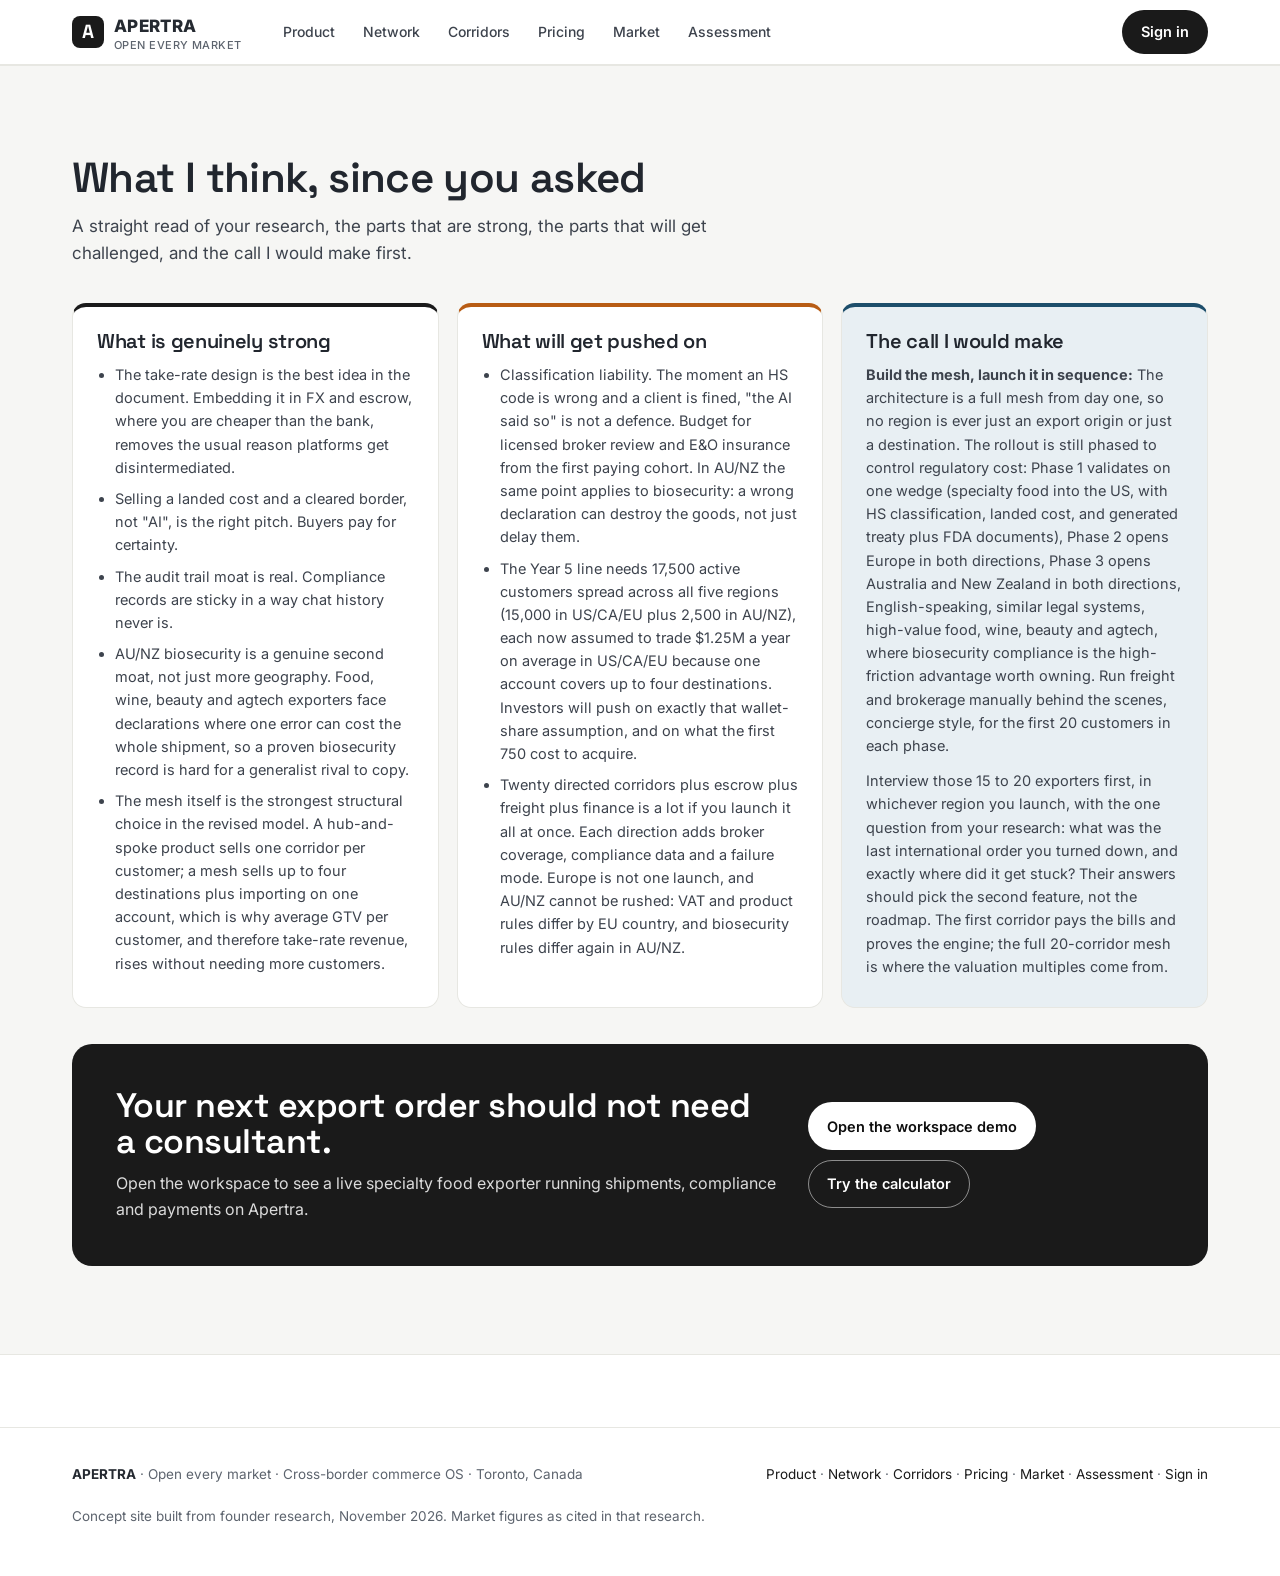
==== assessment.html @ 8081b609 "Marketing and landing pages, separated from the workspace repo (Sign in points to the workspace site" ====
<!DOCTYPE html>
<html lang="en">
<head>
<meta charset="utf-8">
<meta name="viewport" content="width=device-width, initial-scale=1, viewport-fit=cover">
<meta name="color-scheme" content="light dark">
<link rel="icon" href="data:,">
<title>Assessment - Apertra</title>
<link rel="preconnect" href="https://fonts.googleapis.com">
<link rel="preconnect" href="https://fonts.gstatic.com" crossorigin>
<link href="https://fonts.googleapis.com/css2?family=Space+Grotesk:wght@400;500;600;700&family=Inter:wght@400;500;600;700&family=IBM+Plex+Mono:wght@400;500;600&display=swap" rel="stylesheet">
<link rel="stylesheet" href="assets/site.css?v=29">
</head>
<body class="marketing">
<header class="topbar">
  <div class="wrap topbar-in">
    <a class="logo" href="index.html"><span class="logo-mark">A</span><span>APERTRA<small>Open every market</small></span></a>
    <nav class="navlinks" id="landing-nav">
      <a href="product.html">Product</a><a href="network.html">Network</a><a href="corridors.html">Corridors</a><a href="pricing.html">Pricing</a><a href="market.html">Market</a><a href="assessment.html">Assessment</a>
    </nav>
    <div class="top-actions">
      <a class="btn btn-primary" href="https://apertra-trade.github.io/development/workspace.html">Sign in</a>
    </div>
  </div>
</header>
<div id="view-landing" class="active">
<main>
<section class="alt" id="verdict">
    <div class="wrap">
      <div class="sec-head">
        <h2>What I think, since you asked</h2>
        <p>A straight read of your research, the parts that are strong, the parts that will get challenged, and the call I would make first.</p>
      </div>
      <div class="verdict">
        <div class="v-card good">
          <h3>What is genuinely strong</h3>
          <ul>
            <li>The take-rate design is the best idea in the document. Embedding it in FX and escrow, where you are cheaper than the bank, removes the usual reason platforms get disintermediated.</li>
            <li>Selling a landed cost and a cleared border, not "AI", is the right pitch. Buyers pay for certainty.</li>
            <li>The audit trail moat is real. Compliance records are sticky in a way chat history never is.</li>
            <li>AU/NZ biosecurity is a genuine second moat, not just more geography. Food, wine, beauty and agtech exporters face declarations where one error can cost the whole shipment, so a proven biosecurity record is hard for a generalist rival to copy.</li>
            <li>The mesh itself is the strongest structural choice in the revised model. A hub-and-spoke product sells one corridor per customer; a mesh sells up to four destinations plus importing on one account, which is why average GTV per customer, and therefore take-rate revenue, rises without needing more customers.</li>
          </ul>
        </div>
        <div class="v-card risk">
          <h3>What will get pushed on</h3>
          <ul>
            <li>Classification liability. The moment an HS code is wrong and a client is fined, "the AI said so" is not a defence. Budget for licensed broker review and E&amp;O insurance from the first paying cohort. In AU/NZ the same point applies to biosecurity: a wrong declaration can destroy the goods, not just delay them.</li>
            <li>The Year 5 line needs 17,500 active customers spread across all five regions (15,000 in US/CA/EU plus 2,500 in AU/NZ), each now assumed to trade $1.25M a year on average in US/CA/EU because one account covers up to four destinations. Investors will push on exactly that wallet-share assumption, and on what the first 750 cost to acquire.</li>
            <li>Twenty directed corridors plus escrow plus freight plus finance is a lot if you launch it all at once. Each direction adds broker coverage, compliance data and a failure mode. Europe is not one launch, and AU/NZ cannot be rushed: VAT and product rules differ by EU country, and biosecurity rules differ again in AU/NZ.</li>
          </ul>
        </div>
        <div class="v-card call">
          <h3>The call I would make</h3>
          <p style="margin-bottom:12px"><b>Build the mesh, launch it in sequence:</b> The architecture is a full mesh from day one, so no region is ever just an export origin or just a destination. The rollout is still phased to control regulatory cost: Phase 1 validates on one wedge (specialty food into the US, with HS classification, landed cost, and generated treaty plus FDA documents), Phase 2 opens Europe in both directions, Phase 3 opens Australia and New Zealand in both directions, English-speaking, similar legal systems, high-value food, wine, beauty and agtech, where biosecurity compliance is the high-friction advantage worth owning. Run freight and brokerage manually behind the scenes, concierge style, for the first 20 customers in each phase.</p>
          <p>Interview those 15 to 20 exporters first, in whichever region you launch, with the one question from your research: what was the last international order you turned down, and exactly where did it get stuck? Their answers should pick the second feature, not the roadmap. The first corridor pays the bills and proves the engine; the full 20-corridor mesh is where the valuation multiples come from.</p>
        </div>
      </div>

      <div class="cta-band" style="margin-top:36px">
        <div><h2>Your next export order should not need a consultant.</h2><p>Open the workspace to see a live specialty food exporter running shipments, compliance and payments on Apertra.</p></div>
        <div style="display:flex;gap:10px;flex-wrap:wrap"><button type="button" class="btn btn-light" style="min-height:48px" data-view="app">Open the workspace demo</button><a class="btn" href="index.html#calculator" style="min-height:48px;background:transparent;color:#ffffff;border-color:rgba(255,255,255,.5)">Try the calculator</a></div>
      </div>
    </div>
  </section>

</main>
<footer>
  <div class="wrap foot">
    <span><b style="color:var(--ink)">APERTRA</b> &middot; Open every market &middot; Cross-border commerce OS &middot; Toronto, Canada</span>
    <span><a href="product.html">Product</a> &middot; <a href="network.html">Network</a> &middot; <a href="corridors.html">Corridors</a> &middot; <a href="pricing.html">Pricing</a> &middot; <a href="market.html">Market</a> &middot; <a href="assessment.html">Assessment</a> &middot; <a href="https://apertra-trade.github.io/development/workspace.html">Sign in</a></span>
    <span>Concept site built from founder research, November 2026. Market figures as cited in that research.</span>
  </div>
</footer>
</div>

<div hidden aria-hidden="true">
<input type="range" id="calc-value" value="25000">
<select id="calc-product"><option value="maple" selected>maple</option></select>
<select id="calc-dest"><option value="us" selected>us</option></select>
<select id="calc-terms"><option value="dap" selected>dap</option></select>
<span id="calc-total"></span><span id="calc-bars"></span><span id="calc-hs"></span><span id="calc-fta"></span><span id="calc-note"></span><span id="calc-val-label"></span>
<input type="text" id="net-search" value="">
<button type="button" id="net-invite-btn">invite</button>
<img id="spp-img" alt=""><span id="spp-name"></span><span id="spp-meta"></span><span id="spp-line"></span>
<button type="button" id="spp-btn">preview</button>
<select id="ship-buyer"><option value="northwind" selected>northwind</option></select>
</div>
<script src="assets/site.js?v=15"></script>
<script src="assets/pages.js?v=5"></script>
</body>
</html>
---- assets/site.css ----
:root{
  --bg:#ffffff; --bg2:#f6f6f4; --card:#ffffff; --ink:#252a31; --ink2:#3d434d; --muted:#5d646e;
  --line:#e7e7e2; --line2:#dbdbd5;
  --green:#1a1a1a; --green2:#141414; --green-soft:#ebebeb;
  --amber:#b85c14; --amber-soft:#fdf0e2; --red:#b42318; --red-soft:#fdecea;
  --blue:#1d4e6b; --blue-soft:#e8eff3;
  --dark:#0c0c0c; --dark2:#111111;
  --radius:14px;
  --shadow:0 1px 2px rgba(13,13,13,.06),0 12px 32px rgba(13,13,13,.08);
}
@media (prefers-color-scheme: dark){
  :root{ --bg:#090909; --bg2:#0c0c0c; --card:#0e0e0e; --ink:#edebe4; --ink2:#cccccc; --muted:#a1a1a1;
  --line:#161616; --line2:#1e1e1e; --green:#3e3e3e; --green2:#939393; --green-soft:#121212;
  --amber:#e8934a; --amber-soft:#2e2116; --red-soft:#331d1a; --blue-soft:#1a2a33; --dark:#070707; --dark2:#0c0c0c;
  --shadow:0 1px 2px rgba(0,0,0,.3),0 12px 32px rgba(0,0,0,.35);}
}
*{box-sizing:border-box}
html{scroll-behavior:smooth}
body{margin:0;background:var(--bg);color:var(--ink);font-family:"Inter",system-ui,sans-serif;font-size:16px;line-height:1.6;-webkit-font-smoothing:antialiased}
h1,h2,h3,.serif{font-family:"Space Grotesk",sans-serif;font-weight:600;line-height:1.08;letter-spacing:-.01em}
.mono{font-family:"IBM Plex Mono",monospace}
a{color:var(--green);text-decoration:none}
a:hover{text-decoration:underline}
button,[role="button"],select,input{font-family:inherit}
button{min-height:44px}
.wrap{max-width:1180px;margin:0 auto;padding:0 22px}
img{max-width:100%;display:block}

/* ---------- top bar ---------- */
.topbar{position:sticky;top:0;z-index:50;background:color-mix(in srgb,var(--bg) 88%, transparent);backdrop-filter:blur(12px);border-bottom:1px solid var(--line)}
.topbar-in{display:flex;align-items:center;gap:18px;height:64px}
.logo{display:flex;align-items:center;gap:10px;font-weight:800;letter-spacing:.02em;color:var(--ink);font-size:17px}
.logo:hover{text-decoration:none}
.logo-mark{width:32px;height:32px;background:var(--green);color:#ffffff;display:grid;place-items:center;font-family:"Space Grotesk",sans-serif;font-weight:700;font-size:19px;border-radius:8px;flex:none}
.logo small{display:block;font-weight:500;font-size:11px;color:var(--muted);letter-spacing:.04em;text-transform:uppercase;line-height:1}
.navlinks{display:flex;gap:4px;margin-left:12px}
.navlinks a{color:var(--ink2);font-size:14px;font-weight:500;padding:10px 12px;border-radius:8px;min-height:44px;display:inline-flex;align-items:center}
.navlinks a:hover{background:var(--bg2);text-decoration:none;color:var(--ink)}
.top-actions{margin-left:auto;display:flex;gap:10px;align-items:center}
.btn{display:inline-flex;align-items:center;justify-content:center;gap:8px;border-radius:10px;padding:0 18px;min-height:44px;font-weight:600;font-size:14.5px;border:1px solid transparent;cursor:pointer;transition:.15s;white-space:nowrap}
.btn-primary{background:var(--green);color:#ffffff}
.btn-primary:hover{background:var(--green2)}
.btn-ghost{background:transparent;color:var(--ink);border-color:var(--line2)}
.btn-ghost:hover{border-color:var(--ink)}
.btn-dark{background:var(--ink);color:var(--bg)}
.btn-light{background:#ffffff;color:#0d0d0d}
.view-switch{display:flex;background:var(--bg2);border:1px solid var(--line);border-radius:999px;padding:3px}
.view-switch button{border:0;background:transparent;padding:0 14px;min-height:36px;border-radius:999px;font-size:13px;font-weight:600;color:var(--muted);cursor:pointer}
.view-switch button.active{background:var(--card);color:var(--ink);box-shadow:0 1px 4px rgba(0,0,0,.12)}

/* ---------- hero ---------- */
.hero{padding:56px 0 0}
.hero-grid{display:grid;grid-template-columns:1.05fr .95fr;gap:48px;align-items:start}
.kicker{font-size:12.5px;font-weight:700;letter-spacing:.14em;text-transform:uppercase;color:var(--amber);margin:0 0 16px;display:flex;align-items:center;gap:10px}
.kicker::before{content:"";width:28px;height:2px;background:var(--amber);display:inline-block}
.hero h1{font-size:clamp(40px,5.2vw,64px);margin:0 0 20px}
.hero h1 em{font-style:italic;color:var(--green);font-weight:500}
.hero p.lede{font-size:19px;line-height:1.65;color:var(--ink2);margin:0 0 28px;max-width:34em}
.hero-ctas{display:flex;gap:12px;flex-wrap:wrap;margin-bottom:28px}
.hero-proof{display:flex;gap:0;border-top:1px solid var(--line);padding-top:20px;flex-wrap:wrap}
.proof-item{padding-right:28px;margin-right:28px;border-right:1px solid var(--line)}
.proof-item:last-child{border:0;margin:0;padding:0}
.proof-item b{display:block;font-family:"Space Grotesk",sans-serif;font-size:26px;line-height:1}
.proof-item span{font-size:12.5px;color:var(--muted);font-weight:500}
.hero-photo{margin-top:44px;border-radius:18px;overflow:hidden;border:1px solid var(--line);position:relative}
.hero-photo img{width:100%;height:340px;object-fit:cover}
.hero-photo figcaption{position:absolute;left:16px;bottom:16px;background:rgba(8,8,8,.82);color:#edebe4;padding:10px 14px;border-radius:10px;font-size:13px;backdrop-filter:blur(6px)}
.hero-photo figcaption b{color:#ffffff}

/* calculator card */
.calc{background:var(--card);border:1px solid var(--line);border-radius:18px;box-shadow:var(--shadow);overflow:hidden}
.calc-head{background:var(--dark);color:#edebe4;padding:20px 22px}
.calc-head h3{margin:0;font-size:21px;color:#ffffff}
.calc-head p{margin:4px 0 0;font-size:13.5px;color:#b0b0b0}
.calc-body{padding:22px}
.field{margin-bottom:16px}
.field label{display:block;font-size:12.5px;font-weight:700;letter-spacing:.05em;text-transform:uppercase;color:var(--muted);margin-bottom:7px}
.field select,.field input[type="text"]{width:100%;padding:11px 12px;border:1px solid var(--line2);border-radius:10px;background:var(--bg);color:var(--ink);font-size:15px;min-height:46px}
.field-row{display:grid;grid-template-columns:1fr 1fr;gap:12px}
input[type="range"]{width:100%;accent-color:var(--green);min-height:32px}
.range-val{font-family:"IBM Plex Mono",monospace;font-weight:600}
.calc-result{border-top:1px dashed var(--line2);padding-top:18px;margin-top:6px}
.calc-total{display:flex;justify-content:space-between;align-items:baseline;margin-bottom:14px}
.calc-total span{font-size:13px;font-weight:600;color:var(--muted);text-transform:uppercase;letter-spacing:.06em}
.calc-total b{font-family:"Space Grotesk",sans-serif;font-size:36px}
.bar-row{display:grid;grid-template-columns:110px 1fr 76px;gap:10px;align-items:center;font-size:13px;margin-bottom:8px}
.bar-row .lbl{color:var(--ink2);font-weight:500}
.bar-track{display:block;height:8px;background:var(--bg2);border-radius:99px;overflow:hidden}
.bar-fill{display:block;height:100%;background:var(--green);border-radius:99px;transition:width .4s}
.bar-fill.amber{background:var(--amber)} .bar-fill.blue{background:var(--blue)}
.bar-row .val{text-align:right;font-family:"IBM Plex Mono",monospace;font-size:12.5px}
.calc-note{background:var(--green-soft);border-radius:10px;padding:12px 14px;font-size:13.5px;line-height:1.55;margin-top:14px}
.calc-note b{color:var(--green)}
.hs-chip{display:inline-flex;gap:8px;align-items:center;background:var(--bg2);border:1px solid var(--line);padding:6px 10px;border-radius:999px;font-size:12.5px;margin-top:10px}
.hs-chip .mono{font-weight:600}

/* ---------- sections ---------- */
section{padding:72px 0}
.sec-head{max-width:720px;margin-bottom:36px}
.sec-head h2{font-size:clamp(30px,3.6vw,42px);margin:0 0 12px}
.sec-head p{color:var(--ink2);font-size:17px;margin:0}
.alt{background:var(--bg2);border-top:1px solid var(--line);border-bottom:1px solid var(--line)}
.dark-sec{background:var(--dark);color:#e0e0e0}
.dark-sec h2,.dark-sec h3{color:#ffffff}
.dark-sec .sec-head p{color:#b0b0b0}

/* friction rows */
.friction{border-top:1px solid var(--line)}
.f-row{display:grid;grid-template-columns:56px 1fr 1fr 1fr;gap:24px;padding:28px 0;border-bottom:1px solid var(--line);align-items:start}
.f-num{font-family:"Space Grotesk",sans-serif;font-size:30px;color:var(--amber);line-height:1}
.f-row h3{font-size:21px;margin:0 0 6px}
.f-row p{margin:0;font-size:14.5px;color:var(--ink2)}
.f-row .col-label{font-size:11.5px;font-weight:700;letter-spacing:.09em;text-transform:uppercase;color:var(--muted);display:block;margin-bottom:6px}
.f-fix{background:var(--green-soft);border-radius:12px;padding:14px 16px}
.f-fix p{color:var(--ink)}
.f-fix .col-label{color:var(--green)}

/* product modules */
.modules{display:grid;grid-template-columns:1fr 1fr;gap:18px}
.module{background:var(--card);border:1px solid var(--line);border-radius:var(--radius);padding:26px}
.module h3{font-size:22px;margin:0 0 8px}
.module p{color:var(--ink2);font-size:15px;margin:0 0 16px}
.module ul{margin:0;padding:0;list-style:none}
.module li{padding:9px 0;border-top:1px solid var(--line);font-size:14.5px;display:flex;gap:10px}
.module li::before{content:"";width:7px;height:7px;border-radius:50%;background:var(--green);flex:none;margin-top:8px}
.doc-mock{border:1px solid var(--line2);border-radius:10px;padding:14px 16px;font-size:13px;background:var(--bg)}
.doc-mock .row{display:flex;justify-content:space-between;padding:5px 0;border-bottom:1px dashed var(--line)}
.doc-mock .row:last-child{border:0}

/* corridors */
.corridors{display:grid;grid-template-columns:repeat(3,1fr);gap:18px}
.corridor{border:1px solid #1b1b1b;border-radius:var(--radius);padding:26px;background:var(--dark2)}
.corridor .route{font-family:"IBM Plex Mono",monospace;font-size:13px;color:#b3b3b3;letter-spacing:.04em}
.corridor h3{font-size:24px;margin:10px 0 8px}
.corridor p{color:#b0b0b0;font-size:14.5px;margin:0 0 16px}
.corridor dl{display:grid;grid-template-columns:1fr 1fr;gap:12px;margin:0}
.corridor dt{font-size:11.5px;text-transform:uppercase;letter-spacing:.08em;color:#454545}
.corridor dd{margin:2px 0 0;font-weight:600;color:#ffffff;font-size:15px}
.mesh-grid{display:grid;grid-template-columns:repeat(3,1fr);gap:18px}
.mesh-card{border:1px solid #1b1b1b;border-radius:var(--radius);padding:22px;background:var(--dark2)}
.mesh-card h3{font-size:21px;margin:0 0 4px}
.mesh-card h3 span{color:#b3b3b3;font-family:"IBM Plex Mono",monospace;font-size:12px;display:block;letter-spacing:.06em;margin-bottom:6px}
.mesh-card p{color:#b0b0b0;font-size:13.5px;margin:0 0 12px}
.mesh-dest{display:flex;justify-content:space-between;gap:12px;padding:9px 0;border-top:1px solid #1b1b1b;font-size:13.5px;align-items:baseline}
.mesh-dest b{color:#ffffff;white-space:nowrap}
.mesh-dest span{color:#b3b3b3;font-family:"IBM Plex Mono",monospace;font-size:11.5px;text-align:right}
.mesh-card.summary{background:var(--green);border-color:var(--green)}
.mesh-card.summary h3,.mesh-card.summary p{color:#ffffff}
.mesh-card.summary p{color:#dbdbdb}
.mesh-card.summary b.big{font-family:"Space Grotesk",sans-serif;font-size:44px;display:block;line-height:1;color:#ffffff}
.tag{display:inline-block;font-size:12px;font-weight:700;padding:4px 10px;border-radius:999px;background:var(--amber-soft);color:var(--amber)}
.tag.green{background:var(--green-soft);color:var(--green)}

/* network (landing) */
.role-grid{display:grid;grid-template-columns:repeat(3,1fr);gap:18px;margin-bottom:18px}
.role-card{background:var(--card);border:1px solid var(--line);border-radius:var(--radius);padding:26px}
.role-card .role-eyebrow{font-size:11.5px;font-weight:700;letter-spacing:.09em;text-transform:uppercase;margin-bottom:10px;display:flex;align-items:center;gap:8px}
.role-card .role-eyebrow i{width:9px;height:9px;border-radius:50%;flex:none;display:inline-block}
.role-card h3{font-size:22px;margin:0 0 8px}
.role-card p{color:var(--ink2);font-size:14.5px;margin:0 0 14px}
.role-card ul{margin:0;padding:0;list-style:none}
.role-card li{padding:8px 0;border-top:1px solid var(--line);font-size:14px;display:flex;gap:10px}
.role-card li::before{content:"";width:7px;height:7px;border-radius:50%;background:var(--green);flex:none;margin-top:8px}
.match-panel{background:var(--card);border:1px solid var(--line);border-radius:var(--radius);padding:26px}
.match-nodes{display:grid;grid-template-columns:1fr auto 1fr auto 1fr;gap:14px;align-items:stretch;margin:18px 0}
.match-node{border:1px solid var(--line2);border-radius:12px;padding:16px;background:var(--bg)}
.match-node b{display:block;font-size:15px;line-height:1.3}
.match-node span{display:block;font-size:12.5px;color:var(--muted);margin-top:3px}
.match-node .mono{font-size:11.5px;color:var(--green);font-weight:600;margin-top:8px;display:block}
.match-link{display:grid;place-items:center;color:var(--muted);font-family:"IBM Plex Mono",monospace;font-size:18px}
.match-reasons{display:grid;grid-template-columns:repeat(3,1fr);gap:12px}
.match-reasons div{background:var(--green-soft);border-radius:10px;padding:12px 14px;font-size:13.5px}
.match-reasons b{display:block;font-size:13px;margin-bottom:2px}
.tag.blue{background:var(--blue-soft);color:var(--blue)}
.tag.amber{background:var(--amber-soft);color:var(--amber)}

/* network (workspace) */
.net-toolbar{display:flex;gap:10px;flex-wrap:wrap;align-items:center;margin-bottom:16px}
.net-filters{display:flex;gap:6px;flex-wrap:wrap}
.net-filter{border:1px solid var(--line2);background:var(--card);color:var(--ink2);border-radius:999px;padding:0 14px;min-height:38px;font-size:13px;font-weight:600;cursor:pointer}
.net-filter.active{background:var(--green);border-color:var(--green);color:#ffffff}
.net-search{flex:1;min-width:200px}
.net-search input{width:100%;padding:10px 12px;border:1px solid var(--line2);border-radius:10px;background:var(--card);color:var(--ink);font-size:14.5px;min-height:42px}
.net-grid{display:grid;grid-template-columns:1fr 1fr;gap:18px}
.net-card{background:var(--card);border:1px solid var(--line);border-radius:var(--radius);padding:22px;display:flex;flex-direction:column}
.net-card h3{font-size:20px;margin:10px 0 4px}
.net-card .net-meta{font-size:13px;color:var(--muted);margin:0 0 10px}
.net-card p{color:var(--ink2);font-size:14px;margin:0 0 12px}
.net-card ul{margin:0 0 16px;padding:0;list-style:none}
.net-card li{font-size:13.5px;padding:6px 0;border-top:1px solid var(--line);display:flex;gap:8px}
.net-card li::before{content:"";width:6px;height:6px;border-radius:50%;background:var(--green);flex:none;margin-top:7px}
.net-card .net-foot{margin-top:auto;display:flex;gap:10px;align-items:center;flex-wrap:wrap}
.net-card .match-score{font-family:"IBM Plex Mono",monospace;font-size:12px;font-weight:600;color:var(--green)}
.btn-sent{background:var(--green-soft);color:var(--green);border-color:transparent;cursor:default}
.btn-connected{background:var(--ink);color:var(--bg);cursor:default}
.net-empty{border:1px dashed var(--line2);border-radius:var(--radius);padding:28px;text-align:center;color:var(--muted);font-size:14.5px;display:none}
.net-thumb{width:100%;height:138px;object-fit:cover;border-radius:10px;margin-bottom:14px;border:1px solid var(--line)}
.net-card .net-foot .btn{min-height:40px;padding:0 13px;font-size:13px}
.req-thumb{width:64px;height:52px;object-fit:cover;border-radius:8px;flex:none;border:1px solid var(--line)}

/* ---------- Company profile preview ---------- */
.co-modal{position:fixed;inset:0;z-index:130;display:none}
.co-modal.open{display:block}
.co-modal-backdrop{position:absolute;inset:0;background:rgba(8,8,8,.62);backdrop-filter:blur(5px)}
.co-modal-card{position:relative;max-width:820px;margin:22px auto;background:var(--card);border:1px solid var(--line);border-radius:18px;box-shadow:0 24px 70px rgba(0,0,0,.28);max-height:calc(100vh - 44px);display:flex;flex-direction:column;overflow:hidden}
.co-cover-wrap{position:relative;flex:none}
.co-cover{width:100%;height:230px;object-fit:cover;display:block}
.co-cover-wrap::after{content:"";position:absolute;inset:0;background:linear-gradient(to top,rgba(6,6,6,.72),rgba(6,6,6,0) 55%)}
.co-cover-cap{position:absolute;left:22px;right:70px;bottom:16px;z-index:2;color:#ffffff}
.co-cover-cap h3{font-size:30px;margin:6px 0 2px;color:#ffffff}
.co-cover-cap p{margin:0;font-size:13.5px;color:#dcdcdc}
.co-close{position:absolute;top:14px;right:14px;z-index:3;width:40px;height:40px;min-height:40px;border-radius:50%;border:1px solid rgba(255,255,255,.4);background:rgba(8,8,8,.55);color:#ffffff;font-size:20px;line-height:1;cursor:pointer}
.co-body{padding:20px 24px 10px;overflow-y:auto}
.co-body h4{font-family:"Inter",sans-serif;font-size:13px;font-weight:700;letter-spacing:.07em;text-transform:uppercase;color:var(--muted);margin:22px 0 10px}
.co-body h4:first-child{margin-top:0}
.co-about{font-size:15px;color:var(--ink2);line-height:1.65;margin:0}
.co-facts{display:grid;grid-template-columns:repeat(3,1fr);gap:10px}
.co-fact{border:1px solid var(--line);border-radius:10px;padding:11px 13px;background:var(--bg)}
.co-fact span{display:block;font-size:11px;font-weight:700;letter-spacing:.06em;text-transform:uppercase;color:var(--muted);margin-bottom:3px}
.co-fact b{font-size:14px;line-height:1.35;display:block}
.co-prods{display:grid;grid-template-columns:repeat(3,1fr);gap:12px}
.co-prod{border:1px solid var(--line);border-radius:12px;overflow:hidden;background:var(--bg)}
.co-prod img{width:100%;height:112px;object-fit:cover;display:block}
.co-prod div{padding:10px 12px}
.co-prod b{display:block;font-size:14px;line-height:1.3}
.co-prod span{display:block;font-size:12.5px;color:var(--muted);margin-top:2px;line-height:1.45}
.co-prod .mono{font-size:11.5px;color:var(--green);font-weight:600}
.co-checks{display:grid;grid-template-columns:1fr 1fr;gap:0 22px}
.co-trades{border:1px solid var(--line);border-radius:12px;overflow:hidden}
.co-trades div{display:flex;gap:12px;align-items:center;padding:11px 14px;border-bottom:1px solid var(--line);font-size:14px}
.co-trades div:last-child{border:0}
.co-trades small{display:block;color:var(--muted);font-size:12.5px}
.co-trades .num{margin-left:auto;font-family:"IBM Plex Mono",monospace;font-size:13px;white-space:nowrap}
.co-modal-foot{padding:16px 24px 20px;border-top:1px solid var(--line);display:flex;gap:10px;align-items:center;background:var(--card);flex-wrap:wrap}
.co-modal-foot .foot-note{font-size:12.5px;color:var(--muted);margin-right:auto;max-width:30em;line-height:1.45}
.ship-partner-preview{display:flex;gap:14px;align-items:center;border:1px solid var(--line);border-radius:12px;padding:12px 14px;margin-top:14px;background:var(--bg)}
.ship-partner-preview img{width:104px;height:76px;object-fit:cover;border-radius:9px;flex:none;border:1px solid var(--line)}
.ship-partner-preview b{display:block;font-size:15px;line-height:1.3}
.ship-partner-preview span{display:block;font-size:12.5px;color:var(--muted);line-height:1.5}
.ship-partner-preview .btn{margin-left:auto;flex:none;min-height:40px;padding:0 13px;font-size:13px}
@media (max-width:700px){.co-modal-card{margin:0;border-radius:0;max-height:100vh;height:100%}.co-cover{height:180px}.co-facts{grid-template-columns:1fr 1fr}.co-prods{grid-template-columns:1fr 1fr}.co-checks{grid-template-columns:1fr}.co-body{padding:16px}.ship-partner-preview{flex-wrap:wrap}.ship-partner-preview .btn{margin-left:0}}
.req-row{display:flex;gap:12px;align-items:flex-start;padding:13px 0;border-bottom:1px solid var(--line);font-size:14px}
.req-row:last-child{border:0}
.req-row small{display:block;color:var(--muted);font-size:12.5px}
.req-actions{margin-left:auto;display:flex;gap:8px;flex:none}
.req-actions .btn{min-height:36px;padding:0 12px;font-size:13px}

/* pricing */
.price-grid{display:grid;grid-template-columns:repeat(3,1fr);gap:18px;margin-bottom:18px}
.price-card{background:var(--card);border:1px solid var(--line);border-radius:var(--radius);padding:26px;position:relative}
.price-card.featured{border:2px solid var(--green)}
.price-card h3{font-family:"Inter",sans-serif;font-size:15px;font-weight:700;margin:0}
.price-card .amt{font-family:"Space Grotesk",sans-serif;font-size:44px;margin:10px 0 2px}
.price-card .amt span{font-size:15px;font-family:"Inter",sans-serif;color:var(--muted)}
.price-card p.desc{font-size:14px;color:var(--ink2);margin:6px 0 16px}
.price-card ul{list-style:none;margin:0 0 20px;padding:0}
.price-card li{font-size:14px;padding:7px 0;border-top:1px solid var(--line)}
.takerate{display:grid;grid-template-columns:repeat(3,1fr);gap:18px}
.take{background:var(--card);border:1px solid var(--line);border-radius:var(--radius);padding:22px}
.take b.pct{font-family:"Space Grotesk",sans-serif;font-size:30px;color:var(--green);display:block}
.take h4{margin:6px 0 6px;font-size:15.5px}
.take p{margin:0;font-size:13.5px;color:var(--ink2)}
.price-grid-4{display:grid;grid-template-columns:repeat(4,1fr);gap:16px;margin-bottom:18px}
.price-grid-4 .price-card{padding:22px}
.price-grid-4 .price-card .amt{font-size:38px}
.free-join{display:grid;grid-template-columns:1fr 1fr;gap:18px;margin-bottom:30px}
.free-card{border-radius:var(--radius);padding:26px;border:1px solid var(--line);background:var(--card)}
.free-card.dark{background:var(--dark);border-color:var(--dark);color:#e0e0e0}
.free-card.dark h3{color:#ffffff}
.free-card.dark p{color:#b0b0b0}
.free-card .amt{font-family:"Space Grotesk",sans-serif;font-size:40px;margin:8px 0 2px;line-height:1}
.free-card .amt span{font-size:14px;font-family:"Inter",sans-serif;color:var(--muted)}
.free-card.dark .amt span{color:#b3b3b3}
.free-card h3{font-family:"Inter",sans-serif;font-size:15px;font-weight:700;margin:0}
.free-card p{font-size:14.5px;color:var(--ink2);margin:8px 0 14px}
.free-card ul{list-style:none;margin:0;padding:0}
.free-card li{font-size:14px;padding:7px 0;border-top:1px solid var(--line)}
.free-card.dark li{border-top-color:#1b1b1b}
.fee-box{background:var(--green-soft);border:1px solid var(--line);border-radius:var(--radius);padding:28px;margin-top:26px}
.fee-box h3{font-size:24px;margin:0 0 8px}
.fee-box>p{color:var(--ink2);font-size:15px;margin:0 0 20px;max-width:52em}
.fee-cols{display:grid;grid-template-columns:1fr 1fr;gap:22px}
.fee-col{background:var(--card);border:1px solid var(--line);border-radius:12px;padding:20px}
.fee-col h4{font-family:"Inter",sans-serif;font-size:14px;font-weight:700;margin:0 0 10px}
.fee-col p{font-size:14px;color:var(--ink2);margin:0 0 10px;line-height:1.6}
.fee-col p:last-child{margin-bottom:0}
.fee-col .pct-row{display:flex;justify-content:space-between;gap:12px;padding:8px 0;border-top:1px solid var(--line);font-size:14px}
.fee-col .pct-row b{font-family:"IBM Plex Mono",monospace;font-size:13.5px;white-space:nowrap}
.credit-math{border-top:1px dashed var(--line2);margin-top:12px;padding-top:12px}
.credit-math div{display:flex;justify-content:space-between;gap:12px;font-size:14px;padding:4px 0}
.credit-math div span:last-child{font-family:"IBM Plex Mono",monospace;font-size:13px;white-space:nowrap}
.credit-math div.total{font-weight:700;border-top:1px solid var(--line);margin-top:6px;padding-top:10px}
@media (max-width:1100px){.price-grid-4{grid-template-columns:1fr 1fr}}

/* market */
.market-grid{display:grid;grid-template-columns:1fr 1.15fr;gap:40px;align-items:start}
.funnel-row{margin-bottom:20px}
.funnel-row .fr-head{display:flex;justify-content:space-between;align-items:baseline;margin-bottom:6px}
.funnel-row .fr-head b{font-size:15px}
.funnel-row .fr-head span{font-family:"IBM Plex Mono",monospace;font-weight:600}
.funnel-track{height:34px;background:var(--bg2);border-radius:8px;overflow:hidden}
.funnel-fill{height:100%;display:flex;align-items:center;padding:0 12px;color:#ffffff;font-size:12.5px;font-weight:600;white-space:nowrap}
table{width:100%;border-collapse:collapse;font-size:14px}
th{text-align:left;font-size:12px;text-transform:uppercase;letter-spacing:.06em;color:var(--muted);padding:10px 12px;border-bottom:2px solid var(--line2)}
td{padding:12px;border-bottom:1px solid var(--line);vertical-align:top}
td.num,th.num{text-align:right;font-family:"IBM Plex Mono",monospace;font-size:13px}
tr.hl td{background:var(--green-soft);font-weight:600}
.table-card{background:var(--card);border:1px solid var(--line);border-radius:var(--radius);overflow:hidden;overflow-x:auto}
.src-note{font-size:12.5px;color:var(--muted);margin-top:12px}

/* verdict */
.verdict{display:grid;grid-template-columns:1fr 1fr 1fr;gap:18px}
.v-card{border-radius:var(--radius);padding:24px;border:1px solid var(--line);background:var(--card)}
.v-card.good{border-top:4px solid var(--green)} .v-card.risk{border-top:4px solid var(--amber)} .v-card.call{border-top:4px solid var(--blue);background:var(--blue-soft)}
.v-card h3{font-size:20px;margin:0 0 10px}
.v-card ul{margin:0;padding-left:18px;font-size:14.5px;color:var(--ink2)}
.v-card li{margin-bottom:8px}
.v-card p{font-size:14.5px;color:var(--ink2);margin:0}

/* steps */
.steps{display:grid;grid-template-columns:repeat(3,1fr);gap:18px}
.step{padding:24px;border:1px solid var(--line);border-radius:var(--radius);background:var(--card)}
.step .n{font-family:"IBM Plex Mono",monospace;font-size:12.5px;color:var(--amber);font-weight:600}
.step h3{font-size:20px;margin:8px 0 6px}
.step p{margin:0;font-size:14.5px;color:var(--ink2)}

/* footer cta */
.cta-band{background:var(--green);border-radius:20px;padding:44px;color:#ffffff;display:grid;grid-template-columns:1.3fr .7fr;gap:30px;align-items:center}
.cta-band h2{color:#ffffff;font-size:34px;margin:0 0 10px}
.cta-band p{color:#dbdbdb;margin:0;font-size:16px}
footer{padding:36px 0 48px;border-top:1px solid var(--line);margin-top:72px}
.foot{display:flex;gap:20px;flex-wrap:wrap;justify-content:space-between;color:var(--muted);font-size:13.5px}

/* ---------- APP / WORKSPACE ---------- */
#view-landing{display:none}
#view-landing.active{display:block}
#view-app{display:none}
#view-app.active{display:block}
.app-shell{display:grid;grid-template-columns:236px 1fr;min-height:calc(100vh - 65px)}
.sidebar{border-right:1px solid var(--line);padding:20px 14px;background:var(--bg)}
.side-co{display:flex;gap:10px;align-items:center;padding:6px 8px 16px;border-bottom:1px solid var(--line);margin-bottom:14px}
.avatar{width:38px;height:38px;border-radius:10px;background:var(--amber);color:#ffffff;display:grid;place-items:center;font-weight:800;font-size:14px;flex:none}
.side-co b{display:block;font-size:14px;line-height:1.25}
.side-co span{font-size:12px;color:var(--muted)}
.side-nav{display:flex;flex-direction:column;gap:2px}
.side-nav button{display:flex;align-items:center;gap:10px;border:0;background:transparent;text-align:left;padding:0 12px;min-height:42px;border-radius:9px;font-size:14px;font-weight:500;color:var(--ink2);cursor:pointer;width:100%}
.side-nav button:hover{background:var(--bg2)}
.side-nav button.active{background:var(--green-soft);color:var(--green);font-weight:700}
.side-nav button .cnt{margin-left:auto;font-size:11.5px;background:var(--amber);color:#ffffff;border-radius:99px;padding:1px 7px;font-weight:700}
.side-sec{font-size:11px;font-weight:700;letter-spacing:.1em;text-transform:uppercase;color:var(--muted);padding:16px 12px 6px}
.app-main{padding:28px 30px 48px;min-width:0}
.app-head{display:flex;gap:16px;align-items:flex-start;flex-wrap:wrap;margin-bottom:22px}
.app-head h2{font-size:30px;margin:0}
.app-head p{margin:4px 0 0;color:var(--muted);font-size:14px}
.app-head .actions{margin-left:auto;display:flex;gap:10px}
.kpis{display:grid;grid-template-columns:repeat(4,1fr);gap:14px;margin-bottom:18px}
.kpi{background:var(--card);border:1px solid var(--line);border-radius:12px;padding:18px}
.kpi span{font-size:12px;font-weight:700;letter-spacing:.06em;text-transform:uppercase;color:var(--muted)}
.kpi b{display:block;font-family:"Space Grotesk",sans-serif;font-size:30px;margin:4px 0 2px}
.kpi small{font-size:12.5px;color:var(--green);font-weight:600}
.kpi small.warn{color:var(--amber)}
.app-grid{display:grid;grid-template-columns:1.6fr 1fr;gap:18px}
.panel{background:var(--card);border:1px solid var(--line);border-radius:var(--radius);overflow:hidden;margin-bottom:18px}
.panel-head{display:flex;align-items:center;gap:10px;padding:16px 18px;border-bottom:1px solid var(--line)}
.panel-head h3{font-family:"Inter",sans-serif;font-size:15px;font-weight:700;margin:0}
.panel-head a{margin-left:auto;font-size:13px;font-weight:600}
.panel-body{padding:8px 18px 16px}
.status{display:inline-flex;align-items:center;gap:6px;font-size:12px;font-weight:700;padding:3px 9px;border-radius:999px;white-space:nowrap}
.status::before{content:"";width:6px;height:6px;border-radius:50%;background:currentColor}
.st-green{background:var(--green-soft);color:var(--green)} .st-amber{background:var(--amber-soft);color:var(--amber)}
.st-blue{background:var(--blue-soft);color:var(--blue)} .st-red{background:var(--red-soft);color:var(--red)}
.check-item{display:flex;gap:12px;padding:11px 0;border-bottom:1px solid var(--line);font-size:14px;align-items:flex-start}
.check-item:last-child{border:0}
.check-ic{width:22px;height:22px;border-radius:50%;flex:none;display:grid;place-items:center;font-size:12px;font-weight:800;margin-top:1px}
.ci-done{background:var(--green);color:#ffffff}.ci-todo{background:var(--amber-soft);color:var(--amber);border:1px solid var(--amber)}
.check-item small{display:block;color:var(--muted);font-size:12.5px}
.doc-row{display:flex;gap:12px;align-items:center;padding:11px 0;border-bottom:1px solid var(--line);font-size:14px}
.doc-row:last-child{border:0}
.doc-ic{width:36px;height:36px;border-radius:9px;background:var(--bg2);display:grid;place-items:center;font-family:"IBM Plex Mono",monospace;font-size:10.5px;font-weight:700;color:var(--ink2);flex:none}
.doc-row small{display:block;color:var(--muted);font-size:12px}
.doc-row .dl{margin-left:auto;font-size:13px;font-weight:600;white-space:nowrap}
.progress{height:8px;background:var(--bg2);border-radius:99px;overflow:hidden;margin:8px 0 4px}
.progress i{display:block;height:100%;background:var(--green);border-radius:99px}
.mini-bars{display:flex;align-items:flex-end;gap:8px;height:110px;padding-top:10px}
.mini-bars .mb{flex:1;display:flex;flex-direction:column;align-items:center;gap:6px;height:100%;justify-content:flex-end}
.mini-bars .mb i{display:block;width:100%;max-width:44px;background:var(--green);border-radius:6px 6px 0 0}
.mini-bars .mb span{font-size:11px;color:var(--muted);font-family:"IBM Plex Mono",monospace}
.app-pane{display:none}.app-pane.active{display:block}
.ship-cards{display:none}

/* ---------- New shipment flow ---------- */
.ship-modal{position:fixed;inset:0;z-index:120;display:none}
.ship-modal.open{display:block}
.ship-modal-backdrop{position:absolute;inset:0;background:rgba(8,8,8,.62);backdrop-filter:blur(5px)}
.ship-modal-card{position:relative;max-width:780px;margin:22px auto;background:var(--card);border:1px solid var(--line);border-radius:18px;box-shadow:0 24px 70px rgba(0,0,0,.28);max-height:calc(100vh - 44px);display:flex;flex-direction:column;overflow:hidden}
.ship-modal-head{padding:20px 24px 0;display:flex;gap:16px;align-items:flex-start}
.ship-modal-head h3{font-size:26px;margin:0;line-height:1.1}
.ship-modal-head p{margin:5px 0 0;color:var(--muted);font-size:13.5px}
.ship-close{margin-left:auto;width:40px;height:40px;min-height:40px;border-radius:50%;border:1px solid var(--line2);background:var(--bg);color:var(--ink);font-size:20px;line-height:1;cursor:pointer;flex:none}
.ship-steps{display:flex;gap:0;padding:18px 24px 0;overflow-x:auto}
.ship-step-dot{flex:1;min-width:104px;padding:10px 8px 12px;border-top:3px solid var(--line);color:var(--muted);font-size:12px;font-weight:700;letter-spacing:.02em}
.ship-step-dot b{display:block;font-size:12.5px;color:inherit;margin-top:2px;letter-spacing:0;text-transform:none}
.ship-step-dot.active{border-color:var(--green);color:var(--green)}
.ship-step-dot.done{border-color:var(--green);color:var(--ink2)}
.ship-modal-body{padding:20px 24px 8px;overflow-y:auto}
.ship-panel{display:none}
.ship-panel.active{display:block}
.ship-panel h4{font-family:"Inter",sans-serif;font-size:16px;margin:0 0 6px}
.ship-panel>p{color:var(--ink2);font-size:14.5px;margin:0 0 18px;line-height:1.6}
.ship-form-grid{display:grid;grid-template-columns:1fr 1fr;gap:14px}
.ship-form-grid .full{grid-column:1/-1}
.ship-field label{display:block;font-size:12px;font-weight:700;letter-spacing:.06em;text-transform:uppercase;color:var(--muted);margin-bottom:7px}
.ship-field select,.ship-field input{width:100%;padding:11px 12px;border:1px solid var(--line2);border-radius:10px;background:var(--bg);color:var(--ink);font-size:15px;min-height:46px}
.ship-field small{display:block;color:var(--muted);font-size:12.5px;margin-top:6px;line-height:1.45}
.ship-live-box{background:var(--green-soft);border-radius:12px;padding:14px 16px;margin-top:16px;font-size:14px;line-height:1.55}
.ship-live-box b{color:var(--green)}
.ship-live-box .mono{font-weight:700}
.ship-doc-list{border:1px solid var(--line);border-radius:12px;overflow:hidden}
.ship-doc-list div{display:flex;gap:12px;align-items:center;padding:12px 14px;border-bottom:1px solid var(--line);font-size:14px}
.ship-doc-list div:last-child{border:0}
.ship-doc-list small{display:block;color:var(--muted);font-size:12.5px}
.ship-doc-list .status{margin-left:auto}
.freight-options{display:grid;grid-template-columns:repeat(3,1fr);gap:12px;margin-bottom:16px}
.freight-opt{text-align:left;border:1.5px solid var(--line2);background:var(--bg);border-radius:12px;padding:16px;cursor:pointer;color:var(--ink);min-height:132px}
.freight-opt b{display:block;font-size:15px;margin-bottom:4px}
.freight-opt span{display:block;font-size:13px;color:var(--muted);line-height:1.5}
.freight-opt strong{display:block;font-family:"IBM Plex Mono",monospace;font-size:15px;margin-top:10px;color:var(--ink)}
.freight-opt.selected{border-color:var(--green);background:var(--green-soft);box-shadow:0 0 0 1px var(--green)}
.freight-opt.selected strong{color:var(--green)}
.review-grid{display:grid;grid-template-columns:1fr 1fr;gap:12px;margin-bottom:16px}
.review-item{border:1px solid var(--line);border-radius:10px;padding:13px 14px;background:var(--bg)}
.review-item span{display:block;font-size:11.5px;font-weight:700;letter-spacing:.07em;text-transform:uppercase;color:var(--muted);margin-bottom:4px}
.review-item b{font-size:14.5px;line-height:1.4;display:block}
.review-item small{color:var(--muted);font-size:12.5px}
.cost-table{border:1px solid var(--line);border-radius:12px;overflow:hidden}
.cost-table div{display:flex;justify-content:space-between;gap:16px;padding:11px 14px;border-bottom:1px solid var(--line);font-size:14px}
.cost-table div:last-child{border:0;background:var(--dark);color:#ffffff;font-weight:700}
.cost-table div span:last-child{font-family:"IBM Plex Mono",monospace;font-size:13px;white-space:nowrap}
.ship-modal-foot{padding:16px 24px 20px;border-top:1px solid var(--line);display:flex;gap:10px;align-items:center;background:var(--card)}
.ship-modal-foot .foot-note{font-size:12.5px;color:var(--muted);margin-right:auto;max-width:34em;line-height:1.45}
.ship-success{text-align:center;padding:18px 8px 10px}
.ship-success-mark{width:64px;height:64px;border-radius:50%;background:var(--green);color:#ffffff;display:grid;place-items:center;font-size:30px;font-weight:800;margin:0 auto 16px}
.ship-success h4{font-family:"Space Grotesk",sans-serif;font-size:28px;margin:0 0 8px}
.ship-success p{color:var(--ink2);font-size:15px;max-width:34em;margin:0 auto 16px}
.ship-success-id{font-family:"IBM Plex Mono",monospace;background:var(--bg2);border:1px solid var(--line);display:inline-block;padding:8px 14px;border-radius:999px;font-weight:700;margin-bottom:18px}
tr.ship-new-row td{background:var(--green-soft)!important}
@media (max-width:700px){.ship-modal-card{margin:0;border-radius:0;max-height:100vh;height:100%}.ship-form-grid,.review-grid,.freight-options{grid-template-columns:1fr}.ship-steps{padding-left:14px;padding-right:14px}.ship-step-dot{min-width:86px}.ship-modal-head,.ship-modal-body{padding-left:16px;padding-right:16px}.ship-modal-foot{padding:14px 16px;flex-wrap:wrap}.ship-modal-foot .foot-note{flex-basis:100%;order:3}.ship-modal-foot .btn{flex:1}}

@media (max-width:640px){
  .logo small{display:none}
  .top-actions .btn-primary{display:none}
  .topbar-in{height:56px;gap:10px}
  .logo{font-size:15px}
  .view-switch button{padding:0 10px;font-size:12px}
  .funnel-fill{white-space:normal;font-size:11.5px}
}
@media (max-width:960px){
  .hero-grid,.market-grid,.app-grid,.cta-band{grid-template-columns:1fr}
  .modules,.corridors,.mesh-grid,.steps,.verdict,.price-grid,.price-grid-4,.takerate,.role-grid,.net-grid,.free-join,.fee-cols{grid-template-columns:1fr}
  .match-nodes{grid-template-columns:1fr}
  .match-link{transform:rotate(90deg);padding:2px 0}
  .match-reasons{grid-template-columns:1fr}
  .kpis{grid-template-columns:1fr 1fr}
  .f-row{grid-template-columns:40px 1fr}
  .f-row .f-today,.f-row .f-fix{grid-column:2}
  .navlinks{display:none}
  .app-shell{grid-template-columns:1fr}
  .sidebar{border-right:0;border-bottom:1px solid var(--line)}
  .side-nav{flex-direction:row;flex-wrap:wrap}
  .side-nav button{width:auto}
  .side-sec{display:none}
  .app-main{padding:22px 16px 40px}
  .hero-photo img{height:220px}
  .ship-table{display:none}
  .ship-cards{display:block}
  .ship-card{border:1px solid var(--line);border-radius:12px;padding:14px 16px;margin:12px 0;background:var(--bg)}
  .ship-card b{font-size:15px}
  .ship-card .sc-row{display:flex;justify-content:space-between;font-size:13px;color:var(--ink2);padding:3px 0}
}
@media (prefers-reduced-motion: reduce){*{transition:none!important;scroll-behavior:auto!important}}

/* --- Apertra home story pass (white, black branding) --- */
.hero-photo video{width:100%;height:420px;object-fit:cover;display:block}
@keyframes apZoom{from{transform:scale(1)}to{transform:scale(1.07)}}
.hero-photo .ap-hero-img{width:100%;height:440px;object-fit:cover;display:block;animation:apZoom 24s ease-in-out infinite alternate}
@media(max-width:720px){.hero-photo .ap-hero-img{height:240px}.hero-photo video{height:240px}}
.calc-band{padding:64px 0 8px}
.calc-band .calc{max-width:780px;margin:0 auto}
.ap-chapter{display:grid;grid-template-columns:1fr 1fr;gap:40px;align-items:center;margin:52px 0}
.ap-chapter.flip .ap-ch-text{order:2}
.ap-chapter img{width:100%;height:300px;object-fit:cover;border-radius:16px;border:1px solid var(--line)}
.ap-ch-num{font-family:"IBM Plex Mono",monospace;font-size:12px;letter-spacing:.14em;color:#555;text-transform:uppercase}
.ap-chapter h3{font-size:26px;margin:8px 0 10px}
.ap-fact{display:inline-block;margin-top:12px;padding:8px 12px;border:1px solid var(--line);border-radius:10px;background:var(--bg2);font-size:13.5px}
@media(max-width:820px){.ap-chapter{grid-template-columns:1fr}.ap-chapter.flip .ap-ch-text{order:0}}
.ap-mode-grid{display:grid;grid-template-columns:repeat(auto-fit,minmax(230px,1fr));gap:16px}
.ap-mode{border:1px solid var(--line);border-radius:16px;overflow:hidden;background:#fff}
.ap-mode img{width:100%;height:150px;object-fit:cover;display:block}
.ap-mode .ap-mode-body{padding:16px 18px}
.ap-mode h3{margin:0 0 6px;font-size:19px}
.ap-mode p{font-size:14px;color:var(--ink2)}
.ap-mode .ap-transit{font-family:"IBM Plex Mono",monospace;font-size:12.5px;margin-top:10px;display:block}
.ap-facts{background:#0c0c0c;color:#f2f2f2;border-radius:20px;padding:44px 40px}
.ap-facts-grid{display:grid;grid-template-columns:repeat(auto-fit,minmax(200px,1fr));gap:28px;margin-top:8px}
.ap-facts b{font-size:34px;display:block;font-family:"Space Grotesk",sans-serif;font-weight:600}
.ap-facts span{font-size:14px;color:#c9c9c9}
.ap-facts .ap-src{margin-top:26px;font-size:12.5px;color:#9a9a9a}
.ap-spot-grid{display:grid;grid-template-columns:repeat(auto-fit,minmax(240px,1fr));gap:16px}
.ap-spot{border:1px solid var(--line);border-radius:16px;padding:22px;background:#fff}
.ap-spot .ap-vol{font-size:30px;font-family:"Space Grotesk",sans-serif;font-weight:600;display:block}
.ap-spot .ap-role{font-family:"IBM Plex Mono",monospace;font-size:11.5px;letter-spacing:.12em;text-transform:uppercase;color:#555}
.ap-spot h3{margin:8px 0 4px;font-size:20px}
.ap-spot p{font-size:14px;color:var(--ink2)}

/* Marketing pages stay white in both colour schemes (workspace keeps dark mode) */
@media (prefers-color-scheme: dark){
  body.marketing{ --bg:#ffffff; --bg2:#f6f6f4; --card:#ffffff; --ink:#252a31; --ink2:#3d434d; --muted:#5d646e;
  --line:#e7e7e2; --line2:#dbdbd5; --green:#1a1a1a; --green2:#141414; --green-soft:#ebebeb;
  --amber:#b85c14; --amber-soft:#fdf0e2; --red:#b42318; --red-soft:#fdecea; --blue:#1d4e6b; --blue-soft:#e8eff3;
  --dark:#0c0c0c; --dark2:#111111; --shadow:0 1px 2px rgba(13,13,13,.06),0 12px 32px rgba(13,13,13,.08); }
}

/* --- Design pass: type, colour softness, rhythm, alignment --- */
h1,h2,h3{color:#21262e;font-family:"Space Grotesk",sans-serif;letter-spacing:-.015em}
h1{font-size:clamp(42px,5.6vw,66px);line-height:1.03;font-weight:600}
.sec-head h2{font-size:clamp(30px,3.8vw,42px);line-height:1.12;font-weight:600}
.sec-head p{font-size:17px;color:var(--ink2)}
.sec-head.center{text-align:center;max-width:760px;margin-left:auto;margin-right:auto}
.sec-head.center p{margin-left:auto;margin-right:auto}
section{padding-top:88px;padding-bottom:88px}
.btn{border-radius:999px}
.ap-mode,.ap-spot{transition:transform .25s ease,box-shadow .25s ease}
.ap-mode:hover,.ap-spot:hover{transform:translateY(-3px);box-shadow:0 14px 34px rgba(20,24,30,.10)}
.ap-chapter img{height:320px;border-radius:20px}
.ap-ticker{background:#101216;color:#e8eaed;font-family:"IBM Plex Mono",monospace;font-size:12px;letter-spacing:.16em;text-align:center;padding:10px 16px;text-transform:uppercase}
.ap-ind-grid{display:grid;grid-template-columns:repeat(auto-fit,minmax(230px,1fr));gap:16px}
.ap-ind{border:1px solid var(--line);border-radius:16px;overflow:hidden;background:#fff;transition:transform .25s ease,box-shadow .25s ease}
.ap-ind:hover{transform:translateY(-3px);box-shadow:0 14px 34px rgba(20,24,30,.10)}
.ap-ind img{width:100%;height:170px;object-fit:cover;display:block}
.ap-ind .ap-mode-body{padding:16px 18px}
.ap-ind h3{margin:0 0 6px;font-size:19px}
.ap-ind p{font-size:14px;color:var(--ink2)}
.ap-banner{position:relative;border-radius:20px;overflow:hidden;margin-bottom:20px}
.ap-banner img{width:100%;height:340px;object-fit:cover;display:block}
.ap-banner figcaption{position:absolute;left:16px;bottom:16px;background:rgba(10,11,13,.82);color:#f2f3f5;padding:12px 16px;border-radius:12px;font-size:14.5px;max-width:520px}
@media(max-width:720px){.ap-banner img{height:220px}}

/* --- Workspace build-out --- */
.apx-today{margin-bottom:18px}
.apx-actions{display:flex;flex-direction:column}
.apx-action{display:flex;gap:14px;align-items:center;padding:14px 18px;border-top:1px solid var(--line)}
.apx-action:first-child{border-top:0}
.apx-action div{flex:1}
.apx-action b{display:block;font-size:15px}
.apx-action small{color:var(--muted);font-size:13px}
.apx-track{margin-bottom:14px}
.apx-steps{display:grid;grid-template-columns:repeat(5,1fr);gap:8px}
.apx-step{text-align:left;position:relative;padding-top:14px}
.apx-step i{position:absolute;top:0;left:0;width:100%;height:4px;border-radius:2px;background:var(--line2)}
.apx-step.done i{background:#21262e}
.apx-step.blocked i{background:var(--amber)}
.apx-step b{display:block;font-size:13.5px}
.apx-step small{color:var(--muted);font-size:12px;display:block}
@media(max-width:820px){.apx-steps{grid-template-columns:1fr 1fr}}
.apx-chips{display:flex;gap:8px;flex-wrap:wrap;margin:0 0 14px}
.apx-chip{border:1px solid var(--line);background:var(--card);border-radius:999px;padding:6px 13px;font-size:13px;color:var(--ink2)}
.apx-chip.on{background:#21262e;color:#fff;border-color:#21262e}
.ana-row{display:grid;grid-template-columns:130px 1fr 76px;gap:12px;align-items:center;margin:10px 0;font-size:14px}
.ana-bar{background:var(--bg2);border:1px solid var(--line);border-radius:999px;height:10px;overflow:hidden}
.ana-bar i{display:block;height:100%;background:#21262e;border-radius:999px}
.ana-line{display:flex;justify-content:space-between;gap:14px;padding:9px 0;border-top:1px solid var(--line);font-size:14px;align-items:center}
.ana-line:first-child{border-top:0}
.ana-line.total{font-weight:700}
.set-grid{display:grid;grid-template-columns:1fr 1fr;gap:12px}
.set-grid label{font-size:13px;font-weight:600;color:var(--ink2);display:flex;flex-direction:column;gap:6px}
.set-grid label.wide{grid-column:1/-1}
.set-grid input,.set-grid select{padding:10px 12px;border:1px solid var(--line2);border-radius:10px;font:inherit;font-size:14px;background:var(--card);color:var(--ink)}
@media(max-width:720px){.set-grid{grid-template-columns:1fr}}
.set-check{display:flex;gap:10px;align-items:center;padding:8px 0;font-size:14.5px;border-top:1px solid var(--line)}
.set-check:first-child{border-top:0}
.set-check input{width:17px;height:17px;accent-color:#21262e}

/* --- Workspace: marketplace (Airbnb-style) treatment, body.ws2 only --- */
body.ws2{font-family:'Figtree',Inter,sans-serif;background:#fff}
body.ws2 h1,body.ws2 h2,body.ws2 h3{font-family:'Figtree',Inter,sans-serif;letter-spacing:-.01em}
body.ws2 .sidebar{display:none}
body.ws2 .app-shell{display:block;max-width:1180px;margin:0 auto;padding:0 24px 64px}
body.ws2 .app-pane{padding-top:8px}
body.ws2 #pane-overview .kpis,body.ws2 #pane-overview .app-grid,body.ws2 #pane-overview .app-head{display:none}
body.ws2 .panel{border:0;box-shadow:0 6px 24px rgba(20,24,30,.08);border-radius:20px}
body.ws2 .btn{border-radius:999px}
body.ws2 table th{font-family:'Figtree',sans-serif;text-transform:none;letter-spacing:0;font-size:13px;color:var(--muted)}
.ws-head{position:sticky;top:0;z-index:60;background:rgba(255,255,255,.92);backdrop-filter:blur(10px);border-bottom:1px solid var(--line)}
.ws-head-in{max-width:1180px;margin:0 auto;padding:22px 24px 6px;display:flex;align-items:center;gap:26px;flex-wrap:wrap}
.ws-head-in h1{font-size:30px;margin:0}
.ws-head-in p{margin:2px 0 0;color:var(--muted);font-size:14px}
.ws-search{flex:1;min-width:320px;display:flex;align-items:center;gap:0;border:1px solid var(--line2);border-radius:999px;padding:7px 7px 7px 22px;box-shadow:0 4px 18px rgba(20,24,30,.08);background:#fff}
.ws-search-f{flex:1;display:flex;flex-direction:column;line-height:1.25}
.ws-search-f b{font-size:13.5px}
.ws-search-f span{font-size:12.5px;color:var(--muted)}
.ws-search-sep{width:1px;height:30px;background:var(--line2);margin:0 14px}
.ws-search-btn{background:#17191d;color:#fff;border:0;border-radius:999px;padding:11px 22px;font:inherit;font-weight:700;cursor:pointer}
.ws-new{white-space:nowrap}
.ws-chips{max-width:1180px;margin:0 auto;padding:14px 24px 16px;display:flex;gap:26px;overflow-x:auto}
.ws-chip{background:none;border:0;border-bottom:2px solid transparent;padding:6px 2px 10px;font:inherit;cursor:pointer;display:flex;flex-direction:column;align-items:flex-start;gap:1px;color:var(--ink2);white-space:nowrap}
.ws-chip span{font-weight:600;font-size:15px}
.ws-chip em{font-style:normal;font-size:12px;color:var(--amber);font-weight:600}
.ws-chip.on{color:#17191d;border-bottom-color:#17191d}
.ws-summary{display:grid;grid-template-columns:repeat(4,1fr);gap:14px;margin:22px 0 6px}
.ws-summary div{background:var(--bg2);border-radius:18px;padding:18px 20px}
.ws-summary b{display:block;font-size:24px}
.ws-summary span{font-size:13.5px;color:var(--muted)}
@media(max-width:820px){.ws-summary{grid-template-columns:1fr 1fr}}
.ws-sec{font-size:22px;margin:30px 0 14px}
.ws-cards{display:grid;grid-template-columns:repeat(3,1fr);gap:22px}
@media(max-width:1000px){.ws-cards{grid-template-columns:1fr 1fr}}
@media(max-width:640px){.ws-cards{grid-template-columns:1fr}}
.ws-card{border-radius:20px;overflow:hidden;box-shadow:0 6px 24px rgba(20,24,30,.09);background:#fff;display:flex;flex-direction:column}
.ws-card-img{position:relative;height:190px}
.ws-card-img img{width:100%;height:100%;object-fit:cover;display:block}
.ws-badge{position:absolute;top:12px;left:12px;background:#fff;color:#17191d;font-size:12.5px;font-weight:700;border-radius:999px;padding:5px 11px;box-shadow:0 2px 10px rgba(0,0,0,.18)}
.ws-badge.warn{background:#fdf3e3}
.ws-badge.good{background:#eef4ee}
.ws-card-body{padding:16px 18px 18px;display:flex;flex-direction:column;gap:5px;flex:1}
.ws-card-top{display:flex;justify-content:space-between;gap:10px;align-items:baseline}
.ws-card-top b{font-size:16.5px}
.ws-rate{font-size:13px;color:var(--muted);font-weight:600;white-space:nowrap}
.ws-card-body p{margin:0;font-size:14px;color:var(--ink2)}
.ws-card-body .ws-price{color:#17191d}
.ws-card-body .ws-note{color:var(--muted);font-size:13.5px;flex:1}
.ws-card-body .btn{margin-top:10px;align-self:flex-start}
body.ws2 .apx-today{margin-top:22px}

/* --- Workspace alignment pass --- */
.ws-head-in{align-items:center}
.ws-search{max-width:660px}
.ws-chips{align-items:flex-start}
.ws-chip{min-height:46px;justify-content:flex-start;text-align:left}
.ws-chip em{line-height:1.2}
body.ws2 .app-head{display:flex;justify-content:space-between;align-items:flex-end;gap:20px;margin:14px 0 18px}
body.ws2 .app-head h2{font-size:26px;margin:0}
body.ws2 .app-head p{margin:4px 0 0;max-width:580px}
body.ws2 .panel{margin-bottom:18px}
body.ws2 .panel-head{display:flex;justify-content:space-between;align-items:center;gap:14px}
body.ws2 .app-grid{gap:18px;align-items:start}
body.ws2 table th,body.ws2 table td{padding:13px 16px;vertical-align:middle}
body.ws2 .kpis{gap:14px}
body.ws2 .kpi b{font-size:26px}
.ws-card-body .btn{margin-top:auto}
.ws-card-body .ws-note{margin-bottom:12px}
.ws-summary div{display:flex;flex-direction:column;justify-content:center;min-height:86px}
.apx-action .btn{flex:0 0 auto;min-width:106px;text-align:center}
.apx-action{align-items:center}
.set-grid input,.set-grid select{min-height:42px}
.ana-row b{text-align:right}
.ws-toast{position:fixed;left:50%;bottom:26px;transform:translate(-50%,16px);background:#17191d;color:#fff;font-size:14.5px;font-weight:600;padding:13px 22px;border-radius:999px;box-shadow:0 12px 34px rgba(0,0,0,.28);opacity:0;pointer-events:none;transition:opacity .25s,transform .25s;z-index:200;max-width:min(92vw,560px);text-align:center}
.ws-toast.show{opacity:1;transform:translate(-50%,0)}

/* alignment fix: panes sit in .app-main which had its own 30px inset */
body.ws2 .app-main{padding:8px 0 0;min-width:0}

/* --- Sticky slim header + wide search + results view --- */
.ws-topbar{position:sticky;top:0;z-index:95;height:45px}
.ws-topbar>div{height:45px;padding-top:0;padding-bottom:0}
body.ws2 .ws-head{position:static;backdrop-filter:none;border-bottom:0}
.ws-chipsbar{position:sticky;top:45px;z-index:90;background:rgba(255,255,255,.95);backdrop-filter:blur(10px);border-bottom:1px solid var(--line)}
.ws-chipsbar-in{max-width:1180px;margin:0 auto;padding:0 24px;display:flex;align-items:flex-start;gap:18px}
.ws-chipsbar .ws-chips{padding:12px 0 14px;flex:1;min-width:0}
.ws-new-mini{margin-top:14px;white-space:nowrap;padding:9px 16px;font-size:14px}
.ws-head-in{flex-wrap:nowrap}
.ws-greet{flex:0 0 auto}
.ws-greet h1{white-space:nowrap}
.ws-greet p{white-space:nowrap}
.ws-search{flex:1 1 auto;min-width:0;max-width:none}
.ws-search-f{white-space:nowrap;min-width:0}
.ws-search-f span{white-space:nowrap;overflow:hidden;text-overflow:ellipsis;display:block}
.ws-search-f.grow{flex:1.35 1 0}
.ws-search-f input{border:0;background:transparent;font:inherit;font-size:13.5px;color:var(--muted);outline:none;width:100%;padding:0;white-space:nowrap}
.ws-search-f input::placeholder{color:var(--muted)}
button.ws-cat{background:none;border:0;font:inherit;text-align:left;cursor:pointer;padding:5px 12px;border-radius:999px;color:inherit}
button.ws-cat.on{background:var(--bg2)}
@media(max-width:960px){.ws-head-in{flex-wrap:wrap}.ws-search{order:3;flex-basis:100%}}
.wsr-count{color:var(--muted);font-size:15px;font-weight:600}
.wsr-row{display:flex;align-items:center;gap:16px;padding:13px 0;border-top:1px solid var(--line)}
.wsr-row:first-child{border-top:0;padding-top:2px}
.wsr-row>div{flex:1;min-width:0}
.wsr-row b{font-size:15.5px;display:block}
.wsr-row small{color:var(--muted);font-size:13px;display:block}
.wsr-agree{font-size:12.5px;font-weight:700;background:var(--bg2);border:1px solid var(--line);border-radius:999px;padding:5px 11px;white-space:nowrap}
.wsr-row .btn{white-space:nowrap}
@media(max-width:720px){.wsr-row{flex-wrap:wrap}}
.wsr-empty{background:var(--bg2);border-radius:20px;padding:30px;margin-top:10px}
.wsr-empty h3{margin:0 0 8px;font-size:20px}
.wsr-empty p{color:var(--ink2);max-width:560px}

/* --- Request to Buy flow --- */
.buy-nav{display:flex;justify-content:space-between;gap:12px;padding:16px 22px;border-top:1px solid var(--line)}
.buy-nav.hide{display:none}
.buy-pay-opts{display:flex;flex-direction:column;gap:10px}
.buy-pay-opt{display:flex;gap:10px;align-items:center;border:1px solid var(--line2);border-radius:12px;padding:12px 14px;font-size:14.5px;cursor:pointer}
.buy-pay-opt span{margin-left:auto;color:var(--muted);font-size:13px}
.buy-pay-opt input{accent-color:#17191d;width:17px;height:17px}
.buy-next-steps{display:grid;grid-template-columns:1fr 1fr;gap:12px;text-align:left;margin-top:18px}
.buy-next-steps div{background:var(--bg2);border-radius:14px;padding:14px 16px}
.buy-next-steps b{display:block;font-size:14.5px;margin-bottom:4px}
.buy-next-steps span{font-size:13.5px;color:var(--ink2)}
@media(max-width:640px){.buy-next-steps{grid-template-columns:1fr}}
#buy-modal[aria-hidden="true"]{display:none}

/* Search pill back to its earlier size, keeping the space where the header buttons were */
.ws-search{flex:1 1 auto;max-width:700px;margin-right:auto}

/* --- Chip badges on top + even rail; document action buttons --- */
.ws-chips{align-items:center}
.ws-chip{position:relative;flex-direction:row;align-items:center;justify-content:center;height:48px;padding:6px 8px 10px;min-height:0}
.ws-nbadge{position:absolute;top:0;right:-4px;background:#d92d20;color:#fff;border:2px solid #fff;border-radius:999px;min-width:20px;height:20px;padding:0 5px;display:flex;align-items:center;justify-content:center;font-size:11.5px;font-weight:800;line-height:1;box-shadow:0 2px 6px rgba(0,0,0,.2);pointer-events:none}
button.dl{background:none;border:0;cursor:pointer;font:inherit;color:inherit}

/* Workspace is a light design since the marketplace redesign: lock the light
   palette in dark mode too, same treatment as the marketing pages. */
@media (prefers-color-scheme: dark){
  body.ws2{ --bg:#ffffff; --bg2:#f6f6f4; --card:#ffffff; --ink:#252a31; --ink2:#3d434d; --muted:#5d646e;
  --line:#e7e7e2; --line2:#dbdbd5; --green:#1a1a1a; --green2:#141414; --green-soft:#ebebeb;
  --amber:#b85c14; --amber-soft:#fdf0e2; --red:#b42318; --red-soft:#fdecea; --blue:#1d4e6b; --blue-soft:#e8eff3;
  --dark:#0c0c0c; --dark2:#111111; --shadow:0 1px 2px rgba(13,13,13,.06),0 12px 32px rgba(13,13,13,.08); }
}

/* --- Settings batch: spacing, sleek badges, chevrons, checkboxes, appearance, plans --- */
.ws-head-in{padding-bottom:16px}
.ws-chipsbar .ws-chips{padding-top:19px}
.ws-new-mini{margin-top:20px}
body.ws2 select{appearance:none;-webkit-appearance:none;background-image:url("data:image/svg+xml;charset=UTF-8,%3Csvg xmlns='http://www.w3.org/2000/svg' width='12' height='8' viewBox='0 0 12 8'%3E%3Cpath d='M1 1.5 6 6.5 11 1.5' fill='none' stroke='%235d646e' stroke-width='1.8' stroke-linecap='round' stroke-linejoin='round'/%3E%3C/svg%3E");background-repeat:no-repeat;background-position:right 14px center;padding-right:38px}
.set-check input{appearance:none;-webkit-appearance:none;width:19px;height:19px;flex:0 0 auto;border:1.5px solid var(--line2);border-radius:6px;background:transparent;display:inline-grid;place-content:center;cursor:pointer;margin:0}
.set-check input::before{content:"";width:11px;height:11px;transform:scale(0);transition:transform .12s;background:#ffffff;clip-path:polygon(14% 44%,0 65%,50% 100%,100% 16%,80% 0%,43% 62%)}
.set-check input:checked{background:#17191d;border-color:#17191d}
.set-check input:checked::before{transform:scale(1)}
.appr-toggle{display:inline-flex;background:var(--bg2);border:1px solid var(--line);border-radius:999px;padding:4px;gap:4px}
.appr-opt{border:0;background:transparent;font:inherit;font-weight:600;font-size:14px;padding:8px 22px;border-radius:999px;cursor:pointer;color:var(--ink2)}
.appr-opt.on{background:#17191d;color:#fff}
.plan-grid{display:grid;grid-template-columns:repeat(4,1fr);gap:16px;margin-bottom:18px}
@media(max-width:1100px){.plan-grid{grid-template-columns:1fr 1fr}}
@media(max-width:640px){.plan-grid{grid-template-columns:1fr}}
.plan-card{border:1px solid var(--line);border-radius:18px;padding:20px;background:var(--card);display:flex;flex-direction:column}
.plan-card.current{border-color:#17191d;border-width:1.5px}
.plan-card.picked{outline:2px solid #17191d;outline-offset:2px}
.plan-card h3{margin:0 0 6px;font-size:18px}
.plan-price{margin:0 0 12px}
.plan-price b{font-size:27px}
.plan-price span{color:var(--muted);font-size:14px}
.plan-card ul{margin:0 0 16px;padding-left:18px;font-size:14px;color:var(--ink2);line-height:1.65;flex:1}
.plan-card .btn{align-self:flex-start}
/* Workspace dark appearance (Settings > Appearance). Marketing pages never use ws2/ws-dark. */
body.ws2.ws-dark{--bg:#0d0e10;--bg2:#16171b;--card:#17181d;--ink:#f4f4f2;--ink2:#cfd2d8;--muted:#9ba1ab;--line:#26282f;--line2:#34373f;--green:#f4f4f2;--green2:#e8e8e6;--green-soft:#23242a;--amber:#e8933c;--amber-soft:#2b2118;--red:#f0837c;--red-soft:#2c1b1a;--blue:#7fb3cc;--blue-soft:#1b2730;--dark:#000000;--dark2:#0a0a0b;--shadow:0 1px 2px rgba(0,0,0,.4),0 12px 32px rgba(0,0,0,.45)}
body.ws2.ws-dark h1,body.ws2.ws-dark h2,body.ws2.ws-dark h3{color:#f4f4f2}
body.ws2.ws-dark .ws-head{background:rgba(13,14,16,.92)}
body.ws2.ws-dark .ws-chipsbar{background:rgba(13,14,16,.95)}
body.ws2.ws-dark .ws-search{background:var(--card);box-shadow:none}
body.ws2.ws-dark .ws-card{background:var(--card)}
body.ws2.ws-dark .ws-search-btn{background:#f4f4f2;color:#111214}
body.ws2.ws-dark .btn-primary{background:#f4f4f2;color:#141414;border-color:#f4f4f2}
body.ws2.ws-dark .ws-chip.on{color:#f4f4f2;border-bottom-color:#f4f4f2}
body.ws2.ws-dark .ws-nbadge{border-color:#0d0e10}
body.ws2.ws-dark .ws-badge{background:#23242a;color:#f4f4f2}
body.ws2.ws-dark .ws-badge.warn{background:var(--amber-soft);color:var(--amber)}
body.ws2.ws-dark .ws-badge.good{background:var(--green-soft);color:var(--ink)}
body.ws2.ws-dark .apx-chip.on{background:#f4f4f2;color:#141414;border-color:#f4f4f2}
body.ws2.ws-dark .ana-bar i,body.ws2.ws-dark .apx-step.done i{background:#f4f4f2}
body.ws2.ws-dark .appr-opt.on{background:#f4f4f2;color:#141414}
body.ws2.ws-dark .set-check input::before{background:#101114}
body.ws2.ws-dark select{background-image:url("data:image/svg+xml;charset=UTF-8,%3Csvg xmlns='http://www.w3.org/2000/svg' width='12' height='8' viewBox='0 0 12 8'%3E%3Cpath d='M1 1.5 6 6.5 11 1.5' fill='none' stroke='%239ba1ab' stroke-width='1.8' stroke-linecap='round' stroke-linejoin='round'/%3E%3C/svg%3E")}
body.ws2.ws-dark .plan-card.current{border-color:var(--ink)}
body.ws2.ws-dark .plan-card.picked{outline-color:var(--ink)}
body.ws2.ws-dark .ws-toast{background:#f4f4f2;color:#141414}
body.ws2.ws-dark .ship-success-id{color:var(--ink)}

/* Dark appearance fixes: page background follows the theme variable,
   header bars go solid dark, checkbox states read correctly on dark cards. */
body.ws2{background:var(--bg)}
body.ws2.ws-dark .ws-head,body.ws2.ws-dark .ws-chipsbar{background:#0d0e10}
body.ws2.ws-dark .set-check input{border-color:#4a4e59}
body.ws2.ws-dark .set-check input:checked{background:#2a2c33;border-color:#5a5e69}
body.ws2.ws-dark .set-check input::before{background:#ffffff}

/* --- Detail screens batch --- */
.notif-row{display:flex;gap:14px;align-items:flex-start;padding:16px 18px;border-bottom:1px solid var(--line)}
.notif-row:last-child{border-bottom:0}
.notif-row p{margin:2px 0 4px;font-size:14px;color:var(--ink2)}
.notif-row small{color:var(--muted)}
.notif-row .btn{margin-left:auto;flex:0 0 auto}
.notif-dot{width:9px;height:9px;border-radius:50%;background:#e5484d;margin-top:8px;flex:0 0 auto}
.notif-row.unread b{color:var(--ink)}
.report-grid{display:grid;grid-template-columns:1fr 1fr;gap:18px}
@media(max-width:800px){.report-grid{grid-template-columns:1fr}}
.report-grid p{margin:0 0 14px;font-size:14.5px;color:var(--ink2)}
.faq{border-bottom:1px solid var(--line);padding:12px 0}
.faq:last-child{border-bottom:0}
.faq summary{cursor:pointer;font-weight:600}
.faq p{margin:8px 0 4px;font-size:14.5px;color:var(--ink2)}
.doc-paper{background:#ffffff;color:#21262e;border:1px solid var(--line);border-radius:10px;padding:26px 28px;font-size:14px;line-height:1.6}
.doc-paper .doc-row{display:flex;justify-content:space-between;gap:16px;flex-wrap:wrap;margin-bottom:8px}
.doc-table{width:100%;border-collapse:collapse;margin:14px 0}
.doc-table th,.doc-table td{border-bottom:1px solid #e7e7e2;padding:8px 6px;text-align:left;font-size:13.5px}
.doc-table .num{text-align:right}
.doc-total{font-weight:700}
.doc-sign{color:#5d646e;font-size:13px;margin-top:16px}
textarea{font:inherit;padding:11px 13px;border:1px solid var(--line2);border-radius:10px;background:var(--card);color:var(--ink);width:100%}

/* --- Polish batch 2 --- */
body.ws2.ws-dark .net-filter.active{background:#f4f4f2;border-color:#f4f4f2;color:#141414}
.ws-search-hint{margin:10px 4px 0;font-size:13px;color:var(--muted)}
.prod-thumb{width:44px;height:44px;object-fit:cover;border-radius:10px;float:left;margin-right:10px}
.pf-photo{display:flex;gap:16px;align-items:flex-start;margin:4px 0 14px}
.pf-photo img{width:96px;height:96px;object-fit:cover;border-radius:14px;border:1px solid var(--line)}
.co-media-grid{display:grid;grid-template-columns:1fr 1fr;gap:12px}
.co-media-grid figure{margin:0}
.co-media-grid img{width:100%;height:130px;object-fit:cover;border-radius:12px;display:block}
.co-media-grid figcaption{font-size:12.5px;color:var(--muted);margin-top:5px}
.co-video-wrap{margin-top:14px;position:relative;padding-top:56.25%;border-radius:12px;overflow:hidden;background:#000}
.co-video-wrap iframe{position:absolute;inset:0;width:100%;height:100%;border:0}
.invite-card{max-width:460px;margin-top:9vh}
.invite-sub{margin:3px 0 0;font-size:13.5px;color:var(--muted)}
.invite-card .ship-modal-head{align-items:flex-start}
.invite-card .ship-modal-foot{justify-content:flex-end}

.pf-photo img[hidden]{display:none}

/* Chip attention badge: one rule. 20px circle, 10px number, centred with
   clear space around the digit, sitting on top of the chip label. */
body.ws2 .ws-chip .ws-nbadge{width:20px;height:20px;min-width:20px;flex:0 0 auto;padding:0;font-size:10px;font-weight:700;line-height:1;display:flex;align-items:center;justify-content:center;border-radius:50%;border-width:1.5px;top:-2px;right:-3px;letter-spacing:0}

/* Locked fields: pre-filled from profiles. Shown at full strength like any
   other field, in light and dark mode; they simply do not accept input. */
body.ws2 .ship-field select.locked-field{pointer-events:none}
/* A locked field must not look editable: no dropdown chevron, no input
   border, no text caret affordance. It reads as a displayed value on the
   same soft panel as the static delivery-location box, text full strength. */
body.ws2 .ship-field select.locked-field{background-image:none;padding-right:12px;background-color:var(--green-soft);border-color:transparent}
body.ws2 .ship-field input.locked-field{background:var(--green-soft);border-color:transparent}
body.ws2 .freight-options.locked{pointer-events:none}
/* Chip rail: it scrolls sideways when the sections do not fit, but the
   scrollbar itself is never shown (Airbnb-style rail). */
body.ws2 .ws-chips{scrollbar-width:none;-ms-overflow-style:none}
body.ws2 .ws-chips::-webkit-scrollbar{display:none}
body.ws2 .ws-chipsbar .ws-chips{gap:18px}
body.ws2 .ws-chipsbar .ws-chip{padding-left:6px;padding-right:6px}
/* Short modals (request picker, invites, document viewer) sit in the middle
   of the screen; the tall wizards keep their top anchor so they can scroll. */
body.ws2 .ship-modal.modal-center.open{display:flex;align-items:center;justify-content:center;padding:16px}
body.ws2 .ship-modal.modal-center .ship-modal-card{margin:0 auto;width:100%}
/* Toast needs a visible edge on dark pages */
body.ws2.ws-dark .ws-toast{border:1px solid #3a3d46}
/* Request picker rows (request-only shipment creation) */
body.ws2 .reqpick-row{display:flex;gap:14px;align-items:center;padding:14px 0;border-bottom:1px solid var(--line)}
body.ws2 .reqpick-row:last-child{border-bottom:0}
body.ws2 .reqpick-row small{display:block;color:var(--muted);font-size:12.5px;margin-top:2px;line-height:1.45}
body.ws2 .reqpick-row .num{margin-left:auto;font-weight:700;white-space:nowrap;font-size:14px}
body.ws2 .btn:disabled{opacity:.55;cursor:default}
/* Compliance "done" icons: in dark mode --green is near-white, which made the
   white check on the disc read as a plain white blob. Flip the glyph dark. */
body.ws2.ws-dark .ci-done{background:#f4f4f2;color:#17191d}
body.ws2.ws-dark .ship-success-mark{background:#f4f4f2;color:#17191d}
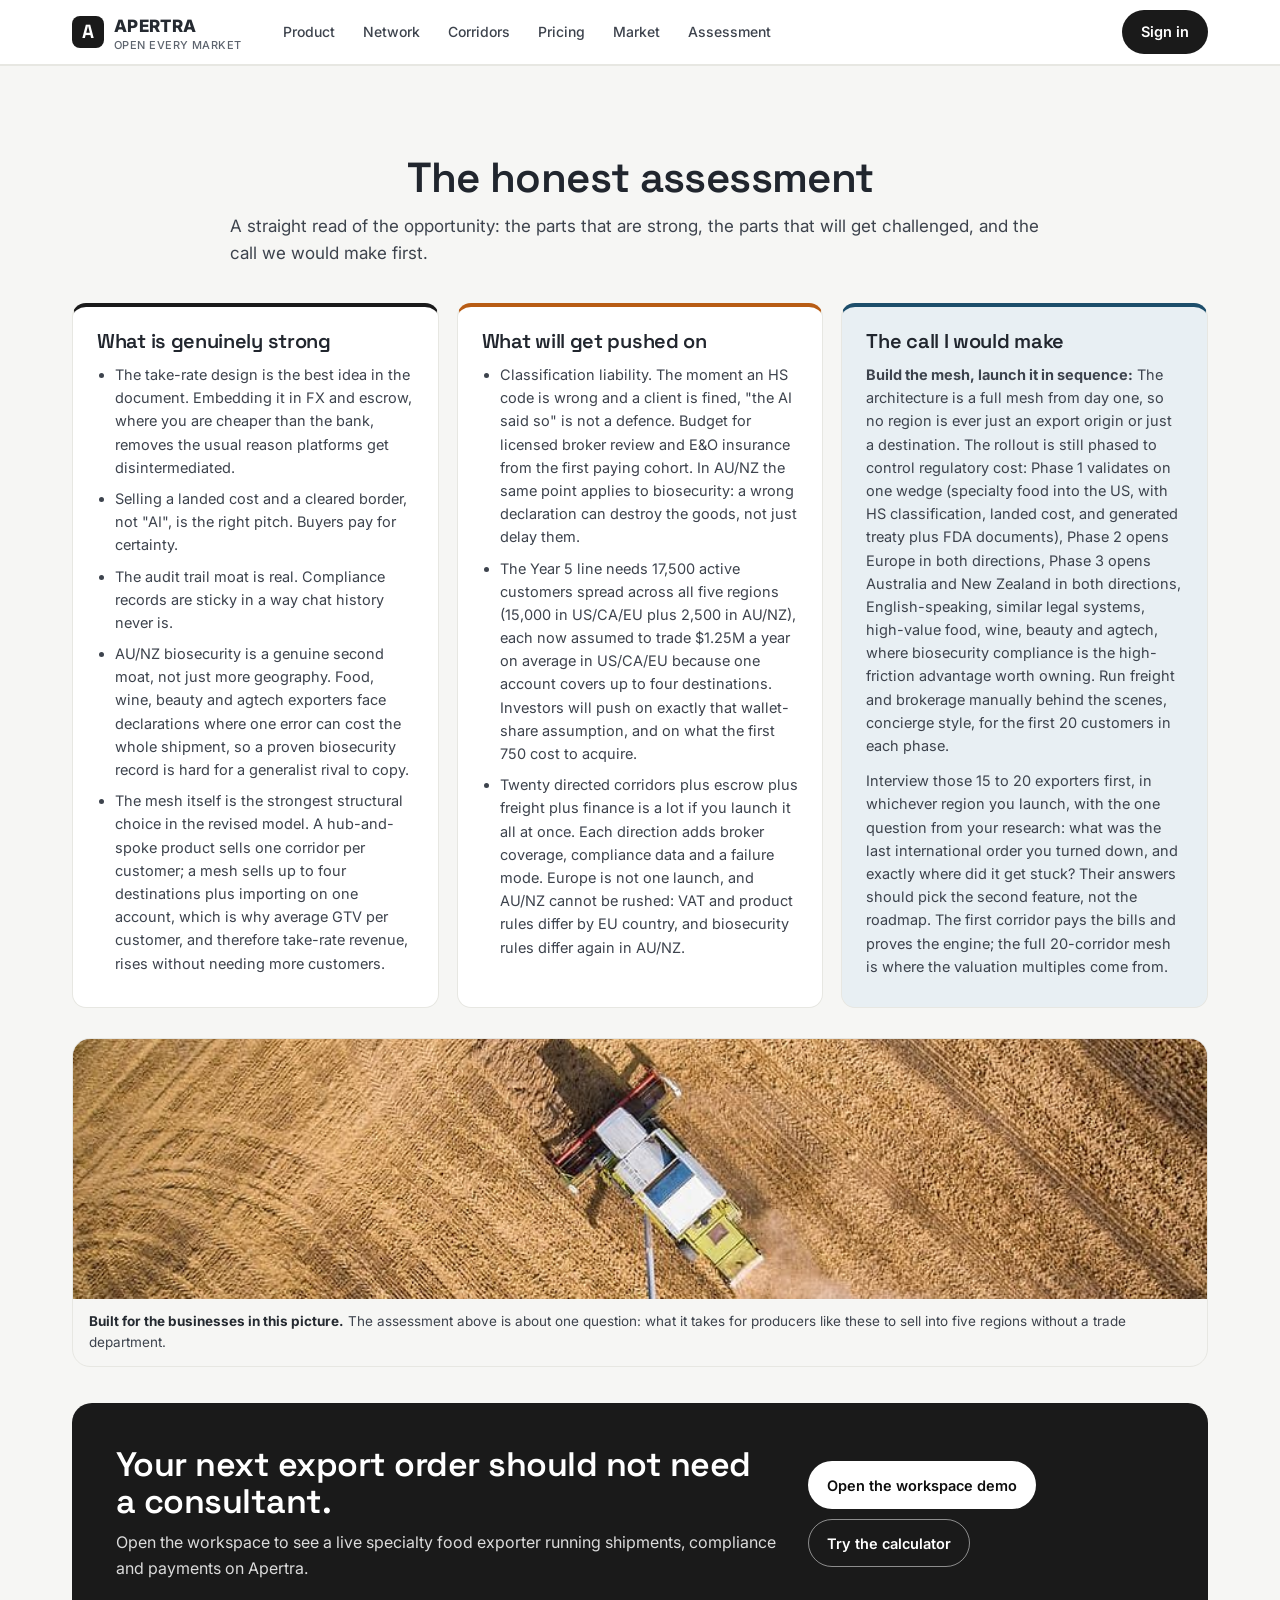
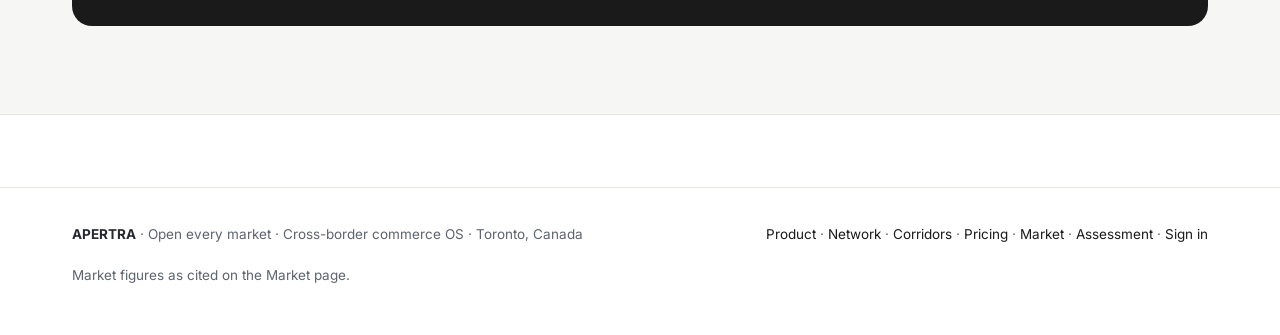
==== commit a7ef8e7b: "Messaging and design pass: launch-true hero and pricing copy, calculator destinations now the launch" ====
--- a/assessment.html
+++ b/assessment.html
@@ -9,7 +9,7 @@
 <link rel="preconnect" href="https://fonts.googleapis.com">
 <link rel="preconnect" href="https://fonts.gstatic.com" crossorigin>
 <link href="https://fonts.googleapis.com/css2?family=Space+Grotesk:wght@400;500;600;700&family=Inter:wght@400;500;600;700&family=IBM+Plex+Mono:wght@400;500;600&display=swap" rel="stylesheet">
-<link rel="stylesheet" href="assets/site.css?v=29">
+<link rel="stylesheet" href="assets/site.css?v=30">
 </head>
 <body class="marketing">
 <header class="topbar">
@@ -27,9 +27,9 @@
 <main>
 <section class="alt" id="verdict">
     <div class="wrap">
-      <div class="sec-head">
-        <h2>What I think, since you asked</h2>
-        <p>A straight read of your research, the parts that are strong, the parts that will get challenged, and the call I would make first.</p>
+      <div class="sec-head mid">
+        <h2>The honest assessment</h2>
+        <p>A straight read of the opportunity: the parts that are strong, the parts that will get challenged, and the call we would make first.</p>
       </div>
       <div class="verdict">
         <div class="v-card good">
@@ -57,6 +57,11 @@
         </div>
       </div>
 
+      <figure style="margin:30px 0 6px;border-radius:18px;overflow:hidden;border:1px solid var(--line)">
+        <img src="assets/ind-farm.jpg" alt="Combine harvester working a golden grain field from above" style="width:100%;height:260px;object-fit:cover;display:block">
+        <figcaption style="font-size:13.5px;color:var(--ink2);padding:12px 16px"><b style="color:var(--ink)">Built for the businesses in this picture.</b> The assessment above is about one question: what it takes for producers like these to sell into five regions without a trade department.</figcaption>
+      </figure>
+
       <div class="cta-band" style="margin-top:36px">
         <div><h2>Your next export order should not need a consultant.</h2><p>Open the workspace to see a live specialty food exporter running shipments, compliance and payments on Apertra.</p></div>
         <div style="display:flex;gap:10px;flex-wrap:wrap"><button type="button" class="btn btn-light" style="min-height:48px" data-view="app">Open the workspace demo</button><a class="btn" href="index.html#calculator" style="min-height:48px;background:transparent;color:#ffffff;border-color:rgba(255,255,255,.5)">Try the calculator</a></div>
@@ -69,7 +74,7 @@
   <div class="wrap foot">
     <span><b style="color:var(--ink)">APERTRA</b> &middot; Open every market &middot; Cross-border commerce OS &middot; Toronto, Canada</span>
     <span><a href="product.html">Product</a> &middot; <a href="network.html">Network</a> &middot; <a href="corridors.html">Corridors</a> &middot; <a href="pricing.html">Pricing</a> &middot; <a href="market.html">Market</a> &middot; <a href="assessment.html">Assessment</a> &middot; <a href="https://apertra-trade.github.io/development/workspace.html">Sign in</a></span>
-    <span>Concept site built from founder research, November 2026. Market figures as cited in that research.</span>
+    <span>Market figures as cited on the Market page.</span>
   </div>
 </footer>
 </div>
@@ -86,7 +91,7 @@
 <button type="button" id="spp-btn">preview</button>
 <select id="ship-buyer"><option value="northwind" selected>northwind</option></select>
 </div>
-<script src="assets/site.js?v=15"></script>
+<script src="assets/site.js?v=16"></script>
 <script src="assets/pages.js?v=5"></script>
 </body>
 </html>
--- a/assets/site.css
+++ b/assets/site.css
@@ -528,6 +528,10 @@
 .sec-head p{font-size:17px;color:var(--ink2)}
 .sec-head.center{text-align:center;max-width:760px;margin-left:auto;margin-right:auto}
 .sec-head.center p{margin-left:auto;margin-right:auto}
+/* Page-opening heads on marketing pages: centred headline, intro paragraph
+   left-aligned inside the same centred column (long prose never centres). */
+body.marketing .sec-head.mid{max-width:820px;margin-left:auto;margin-right:auto}
+body.marketing .sec-head.mid h2{text-align:center}
 section{padding-top:88px;padding-bottom:88px}
 .btn{border-radius:999px}
 .ap-mode,.ap-spot{transition:transform .25s ease,box-shadow .25s ease}
